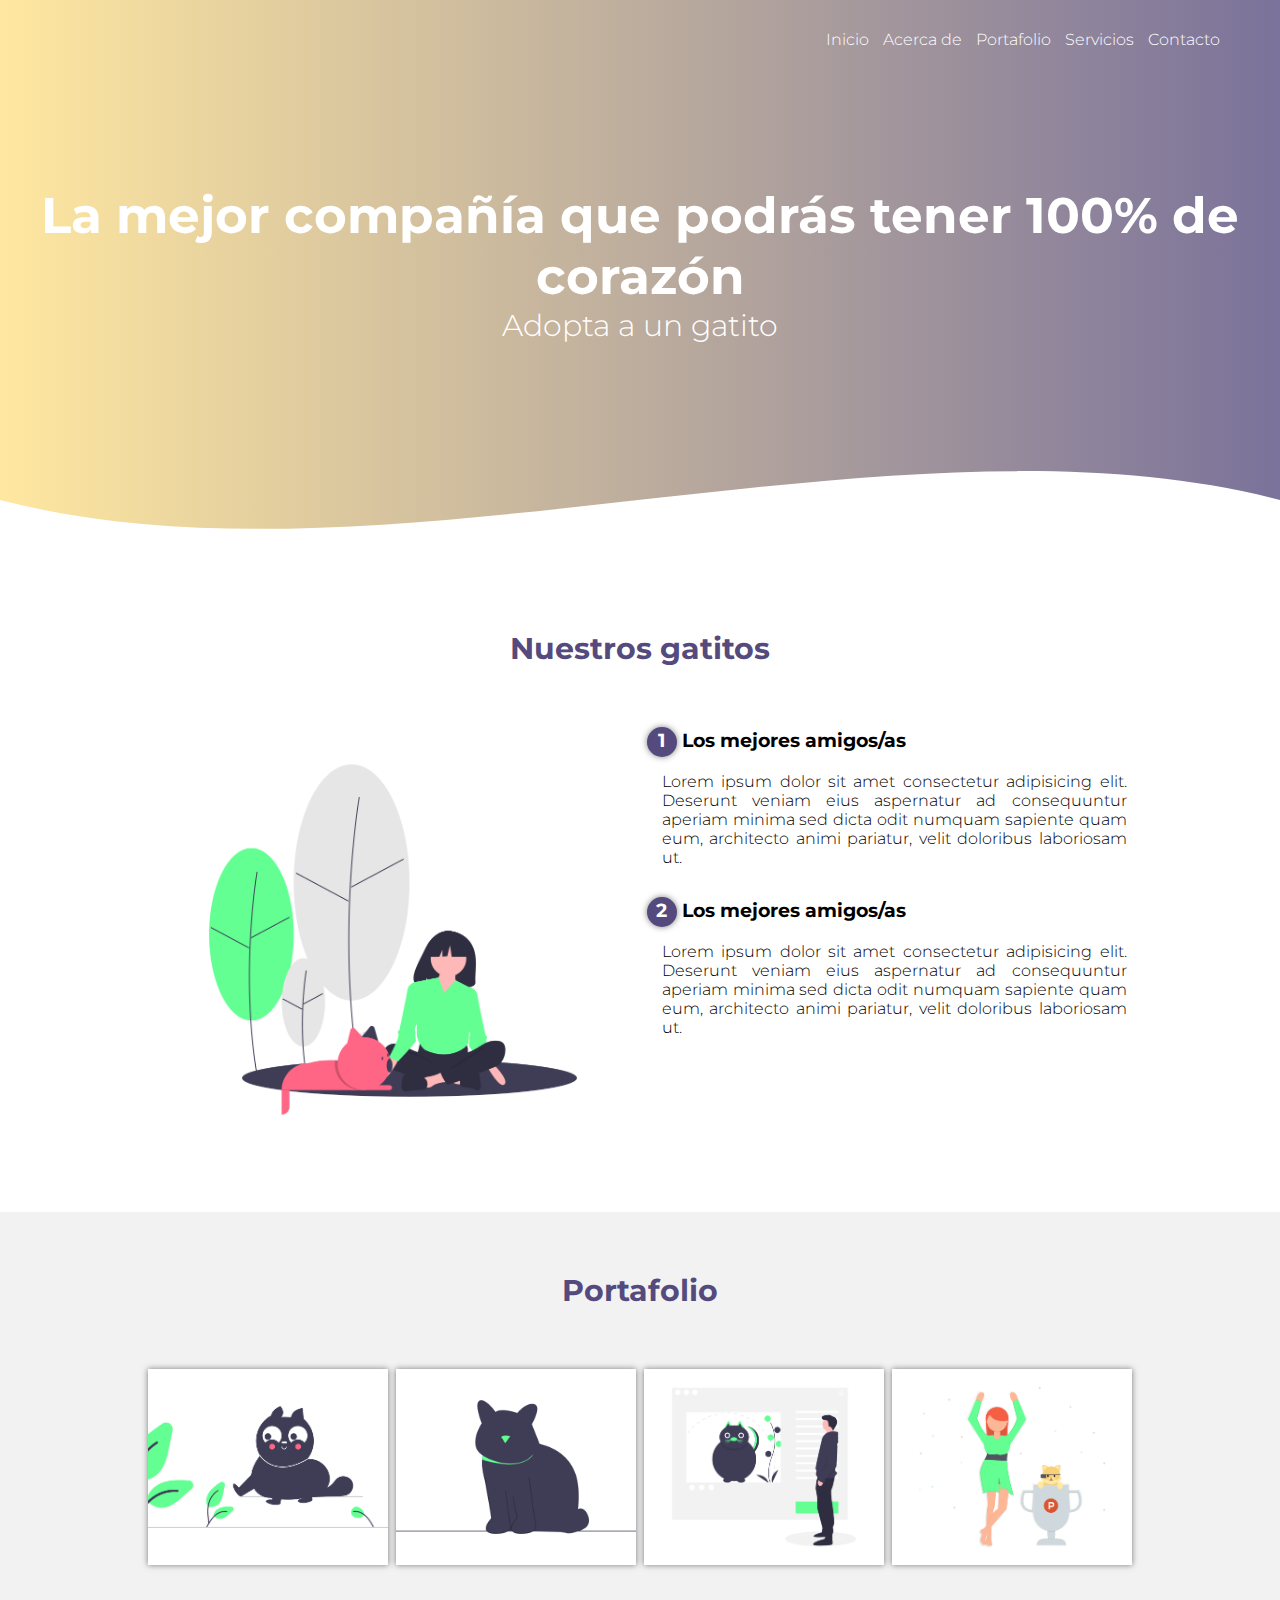
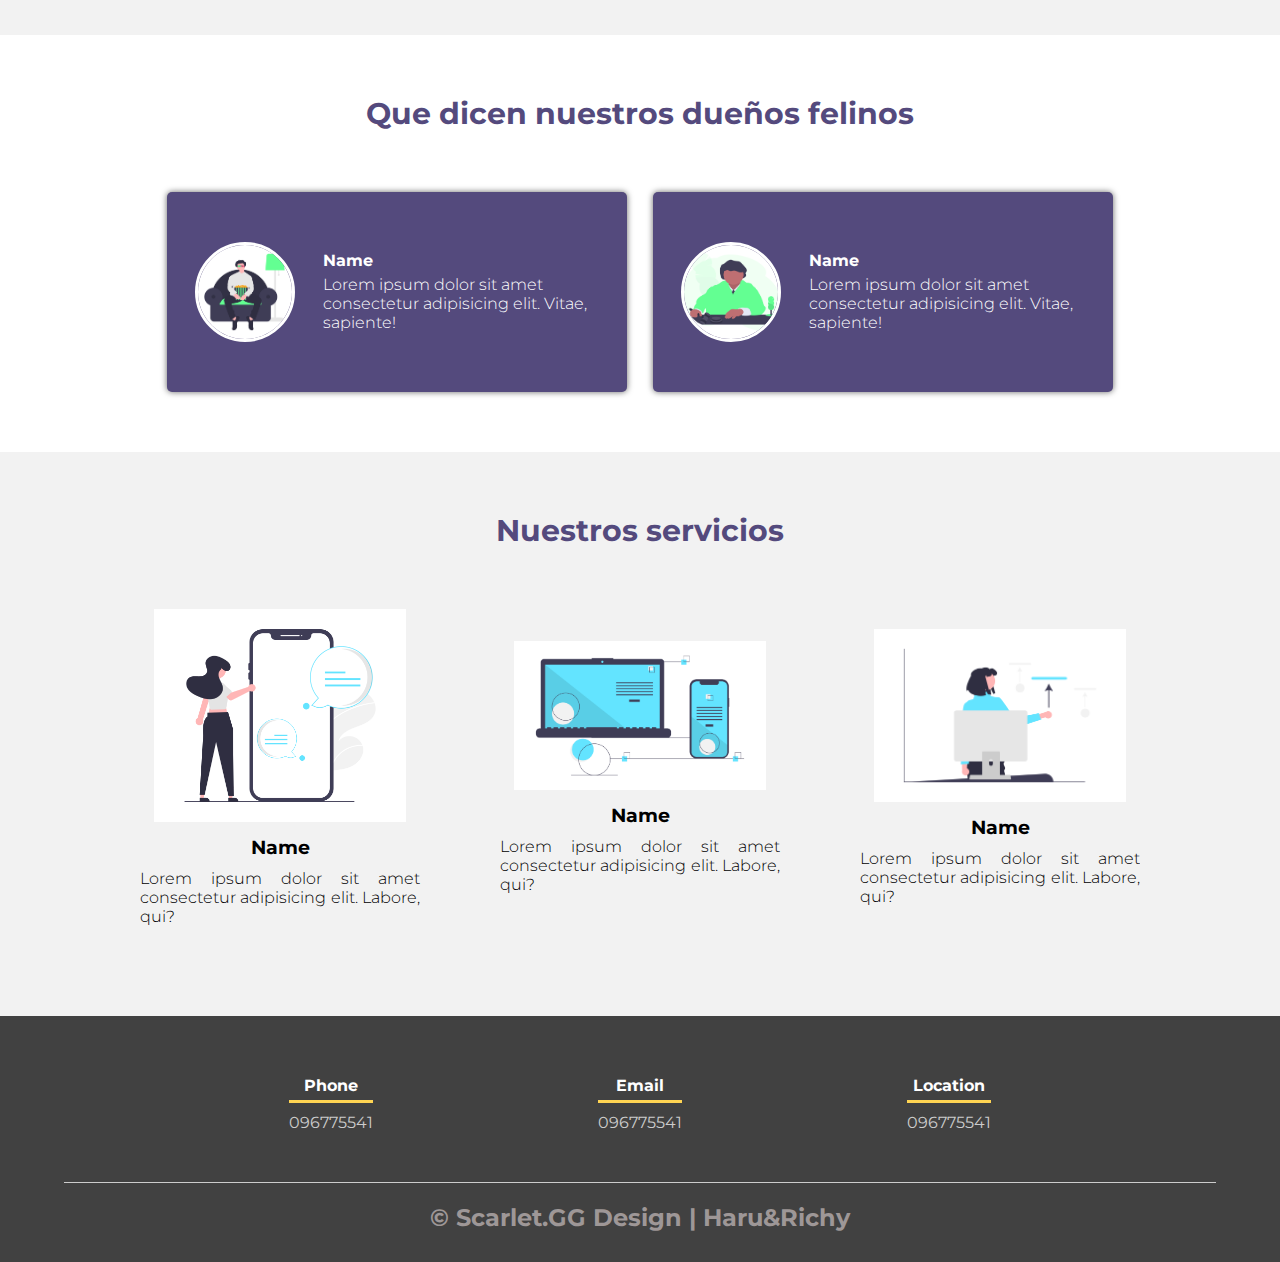
==== index.html @ fcd0c156 "Webside ver1" ====
<!DOCTYPE html>
<html lang="es">

<head>
    <meta charset="UTF-8">
    <meta name="viewport" content="width=device-width, initial-scale=1.0">
    <meta http-equiv="X-UA-Compatible" content="ie=edge">
    <title>
        Webside Scarlet.GG
    </title>
    <link rel="shortcut icon" href="img/pet.png" type="image/x-icon">
    <link rel="stylesheet" href="estilos.css">
    <link href="https://fonts.googleapis.com/css2?family=Montserrat:ital,wght@0,300;0,500;0,900;1,300;1,500;1,800&display=swap" rel="stylesheet"> 
</head>


<body>
    <header>
        <nav>
            <a href="#">Inicio</a>
            <a href="#">Acerca de</a>
            <a href="#">Portafolio</a>
            <a href="#">Servicios</a>
            <a href="#">Contacto</a>
        </nav>
        <section class="textos-header">
            <h1>La mejor compañía que podrás tener 100% de corazón</h1>
            <h2>Adopta a un gatito</h2>
        </section>
        <div class="wave" style="height: 150px; overflow: hidden;"><svg viewBox="0 0 500 150" preserveAspectRatio="none"
                style="height: 100%; width: 100%;">
                <path d="M0.00,49.98 C150.00,150.00 349.20,-50.00 500.00,49.98 L500.00,150.00 L0.00,150.00 Z"
                    style="stroke: none; fill: #fff;"></path>
            </svg></div>
    </header>

    <main>
        <section class="contenedor sobre-nosotros">
            <h2 class="titulo">Nuestros gatitos</h2>
            <div class="contenedor-sobre-nosotros">
                <img src="img/cats_friends.png" alt="" class="imagen-about-us">
                <div class="contenido-textos">
                    <h3><span>1</span>Los mejores amigos/as</h3>
                    <p>Lorem ipsum dolor sit amet consectetur adipisicing elit. Deserunt veniam eius aspernatur ad
                        consequuntur aperiam minima sed dicta odit numquam sapiente quam eum, architecto animi pariatur,
                        velit doloribus laboriosam ut.</p>
                    <h3><span>2</span>Los mejores amigos/as</h3>
                    <p>Lorem ipsum dolor sit amet consectetur adipisicing elit. Deserunt veniam eius aspernatur ad
                        consequuntur aperiam minima sed dicta odit numquam sapiente quam eum, architecto animi pariatur,
                        velit doloribus laboriosam ut.</p>
                </div>
            </div>
        </section>
        <section class="portafolio">
            <div class="contenedor">
                <h2 class="titulo">Portafolio</h2>
                <div class="galeria-port">
                    <div class="imagen-port">
                        <img src="img/imagen1.png" alt="">
                        <div class="hover-galeria">
                            <img src="img/haga-clic-aqui.png" alt="">
                            <p>Nuestro trabajo</p>
                        </div>
                    </div>
                    <div class="imagen-port">
                        <img src="img/imagen2.png" alt="">
                        <div class="hover-galeria">
                            <img src="img/haga-clic-aqui.png" alt="">
                            <p>Nuestro trabajo</p>
                        </div>
                    </div>
                    <div class="imagen-port">
                        <img src="img/imagen3.png" alt="">
                        <div class="hover-galeria">
                            <img src="img/haga-clic-aqui.png" alt="">
                            <p>Nuestro trabajo</p>
                        </div>
                    </div>
                    <div class="imagen-port">
                        <img src="img/imagen4.png" alt="">
                        <div class="hover-galeria">
                            <img src="img/haga-clic-aqui.png" alt="">
                            <p>Nuestro trabajo</p>
                        </div>
                    </div>

                </div>
            </div>
        </section>
        <section class="clientes contenedor">
            <h2 class="titulo">Que dicen nuestros dueños felinos</h2>
            <div class="cards">
                <div class="card">
                    <img src="img/human1.png" alt="">
                    <div class="contenido-texto-card">
                        <h4>Name</h4>
                        <p>Lorem ipsum dolor sit amet consectetur adipisicing elit. Vitae, sapiente!</p>
                    </div>
                </div>
                <div class="card">
                    <img src="img/human2.png" alt="">
                    <div class="contenido-texto-card">
                        <h4>Name</h4>
                        <p>Lorem ipsum dolor sit amet consectetur adipisicing elit. Vitae, sapiente!</p>
                    </div>
                </div>
            </div>
        </section>

        <section class="about-services">
            <div class="contenedor">
                <h2 class="titulo">Nuestros servicios</h2>
                <div class="servicio-cont">
                    <div class="servicio-ind">
                        <img src="img/ilustracion1.png" alt="">
                        <h3>Name</h3>
                        <p>Lorem ipsum dolor sit amet consectetur adipisicing elit. Labore, qui?</p>
                    </div>
                    <div class="servicio-ind">
                        <img src="img/ilustracion2.png" alt="">
                        <h3>Name</h3>
                        <p>Lorem ipsum dolor sit amet consectetur adipisicing elit. Labore, qui?</p>
                    </div>
                    <div class="servicio-ind">
                        <img src="img/ilustracion3.png" alt="">
                        <h3>Name</h3>
                        <p>Lorem ipsum dolor sit amet consectetur adipisicing elit. Labore, qui?</p>
                    </div>
                </div>
            </div>
        </section>
    </main>
    
    <footer>
        <div class="contenedor-footer">
            <div class="content-foo">
                <h4>Phone</h4>
                <p>096775541</p>
            </div>
            <div class="content-foo">
                <h4>Email</h4>
                <p>096775541</p>
            </div>
            <div class="content-foo">
                <h4>Location</h4>
                <p>096775541</p>
            </div>
        </div>
        <h2 class="titulo-final">&copy; Scarlet.GG Design | Haru&Richy</h2>
    </footer>
</body>

</html>
---- estilos.css ----
* {
    margin: 0;
    padding: 0;
    box-sizing: border-box;
}

body {
    font-family: 'Montserrat';
}

.contenedor {
    padding: 60px 0;
    width: 90%;
    max-width: 1000px;
    margin: auto;
    overflow: hidden;
}

.titulo {
    color: #544a7d;
    font-size: 30px;
    text-align: center;
    margin-bottom: 60px;
}

/* Header */

header {
    width: 100%;
    height: 600px;
    background: #544a7d;  
    /* fallback for old browsers */
    background: -webkit-linear-gradient(to right, hsla(45, 100%, 66%, 0.548),  hsla(252, 26%, 39%, 0.776)), url(../Webside/img/welcome_cats.png);
    /* Chrome 10-25, Safari 5.1-6 */
    background: linear-gradient(to right,  hsla(45, 100%, 66%, 0.548),  hsla(252, 26%, 39%, 0.776)), url(../Webside/img/welcome_cats.png); 
    /* W3C, IE 10+/ Edge, Firefox 16+, Chrome 26+, Opera 12+, Safari 7+ */
    background-size: cover;
    background-attachment: fixed;
    position: relative;
}

nav{
    text-align: right;
    padding: 30px 50px 0 0;
}

nav > a{
    color:#fff;
    font-weight: 300;
    text-decoration: none;
    margin-right: 10px;
}

nav > a:hover{
    text-decoration: underline;
}

header .textos-header{
    display: flex;
    height: 430px;
    width: 100%;
    align-items: center;
    justify-content: center;
    flex-direction: column;
    text-align: center;
}

.textos-header h1{
    font-size: 50px;
    color:#fff;
}

.textos-header h2{
    font-size: 30px;
    font-weight: 300;
    color:#fff;
}

.wave{
    position: absolute;
    bottom: 0;
    width: 100%;
}

/* About us */

main .sobre-nosotros{
    padding: 30px 0 60px 0;
}
.contenedor-sobre-nosotros{
    display: flex;
    justify-content: space-evenly;
}

.imagen-about-us{
    width: 48%;
}

.sobre-nosotros .contenido-textos{
    width: 48%;
}

.contenido-textos h3{
    margin-bottom: 15px;
}

.contenido-textos h3 span{
    background: #544a7d;
    color: #fff;
    border-radius: 50%;
    display: inline-block;
    text-align: center;
    width: 30px;
    height: 30px;
    padding: 2px;
    box-shadow: 0 0 6px 0 rgba(0, 0, 0, .5);
    margin-right: 5px;
}

.contenido-textos p{
    padding: 0px 0px 30px 15px;
    font-weight: 300;
    text-align: justify;
}

/* Galeria */


.portafolio{
    background: #f2f2f2;
}

.galeria-port{
    display: flex;
    justify-content: space-evenly;
    flex-wrap: wrap;
}

.imagen-port{
    width: 24%;
    margin-bottom: 10px;
    overflow: hidden;
    position: relative;
    cursor: pointer;
    box-shadow: 0 0 6px 0 rgba(0, 0, 0, .5);
}

.imagen-port > img{
    width: 100%;
    height: 100%;
    object-fit: cover;
    display: block;
}

.hover-galeria{
    position: absolute;
    width: 100%;
    height: 100%;
    top: 0;
    transform: scale(0);
    background: rgba(217, 178, 249, 0.7);
    transition: transform .5s;
    display: flex;
    justify-content: center;
    align-items: center;
    flex-direction: column;
}

.hover-galeria img{
    width: 50px;
}

.hover-galeria p{
    color: #fff;
}

.imagen-port:hover .hover-galeria{
    transform: scale(1);
}

/* Clients */

.cards{
    display: flex;
    justify-content: space-evenly;
}

.cards .card{
    background: #544a7d;
    display: flex;
    width: 46%;
    height: 200px;
    align-items: center;
    justify-content: space-evenly;
    border-radius: 5px;
    box-shadow: 0 0 6px 0 rgba(0, 0, 0, 0.6);
}

.cards .card img{
    width: 100px;
    height: 100px;
    object-fit: cover;
    border: 3px solid #fff;
    border-radius: 50%;
    display: block;
}

.cards .card > .contenido-texto-card{
    width: 60%;
    color: #fff;
}

.cards .card > .contenido-texto-card p{
    font-weight: 300;
    padding-top: 5px;
}

/*  Our team */

.about-services{
    background: #f2f2f2;
    padding-bottom: 30px;
}


.servicio-cont{
    display:flex;
    justify-content: space-between;
    align-items: center;
}

.servicio-ind{
    width: 28%;
    text-align: center;
}

.servicio-ind img{
    width: 90%;
}

.servicio-ind h3{
    margin: 10px 0;
}

.servicio-ind p{
    font-weight: 300;
    text-align: justify;
}

/* footer */

footer{
    background: #414141;
    padding: 60px 0 30px 0;
    margin: auto;
    overflow: hidden;
}

.contenedor-footer{
    display: flex;
    width: 90%;
    justify-content: space-evenly;
    margin: auto;
    padding-bottom: 50px;
    border-bottom: 1px solid #ccc;
}

.content-foo{
    text-align: center;
}

.content-foo h4{
    color: #fff;
    border-bottom: 3px solid #ffd452;
    padding-bottom: 5px;
    margin-bottom: 10px;
}

.content-foo p{
    color: #ccc;
}

.titulo-final{
    text-align: center;
    font-size: 24px;
    margin: 20px 0 0 0;
    color: #9e9797;
}

@media screen and (max-width:900px){
    header{
        background-position: center;
    }

    .contenedor-sobre-nosotros{
        flex-direction: column;
        justify-content: center;
        align-items: center;
    }

    .sobre-nosotros .contenido-textos{
        width: 90%;
    }

    .imagen-about-us{
        width: 90%;
    }

    /* Galeria */

    .imagen-port{
        width: 44%;
    }

    /* Clientes */

    .cards{
        flex-direction: column;
        justify-content: center;
        align-items: center;
    }

    .cards .card{
        width: 90%;
    }

    .cards .card:first-child{
        margin-bottom: 30px;
    }

    /* servicios */

    .servicio-cont{
        justify-content: center;
        flex-direction: column;
    }

    .servicio-ind{
        width: 100%;
        text-align: center;
    }

    .servicio-ind:nth-child(1), .servicio-ind:nth-child(2){
        margin-bottom: 60px;
    }

    .servicio-ind img{
        width: 90%;
    }
}

@media screen and (max-width:500px){
    nav{
        text-align: center;
        padding: 30px 0 0 0;
    }

    nav > a{
        margin-right: 5px;
    }

    .textos-header h1{
        font-size: 35px;
    }

    .textos-header h2{
        font-size: 20px;
    }

    /* ABOUT US */

    .imagen-about-us{
        margin-bottom: 60px;
        width: 99%;
    }

    .sobre-nosotros .contenido-textos{
        width: 95%;
    }

    /* Galeria */

    .imagen-port{
        width: 95%;
    }

    /* Clients */

    .cards .card{
        height: 450px;
        display: flex;
        flex-direction: column;
        align-items: center;
    }

    .cards .card img{
        width: 90px;
        height: 90px;
    }

    /* Footer */

    .contenedor-footer{
        flex-direction: column;
        border: none;
    }

    .content-foo{
        margin-bottom: 20px;
        text-align: center;
    }

    .content-foo h4{
        border: none;
    }

    .content-foo p{
        color: #ccc;
        border-bottom: 1px solid #f2f2f2;
        padding-bottom: 20px;
    }

    .titulo-final{
        font-size: 20px;
    }
}
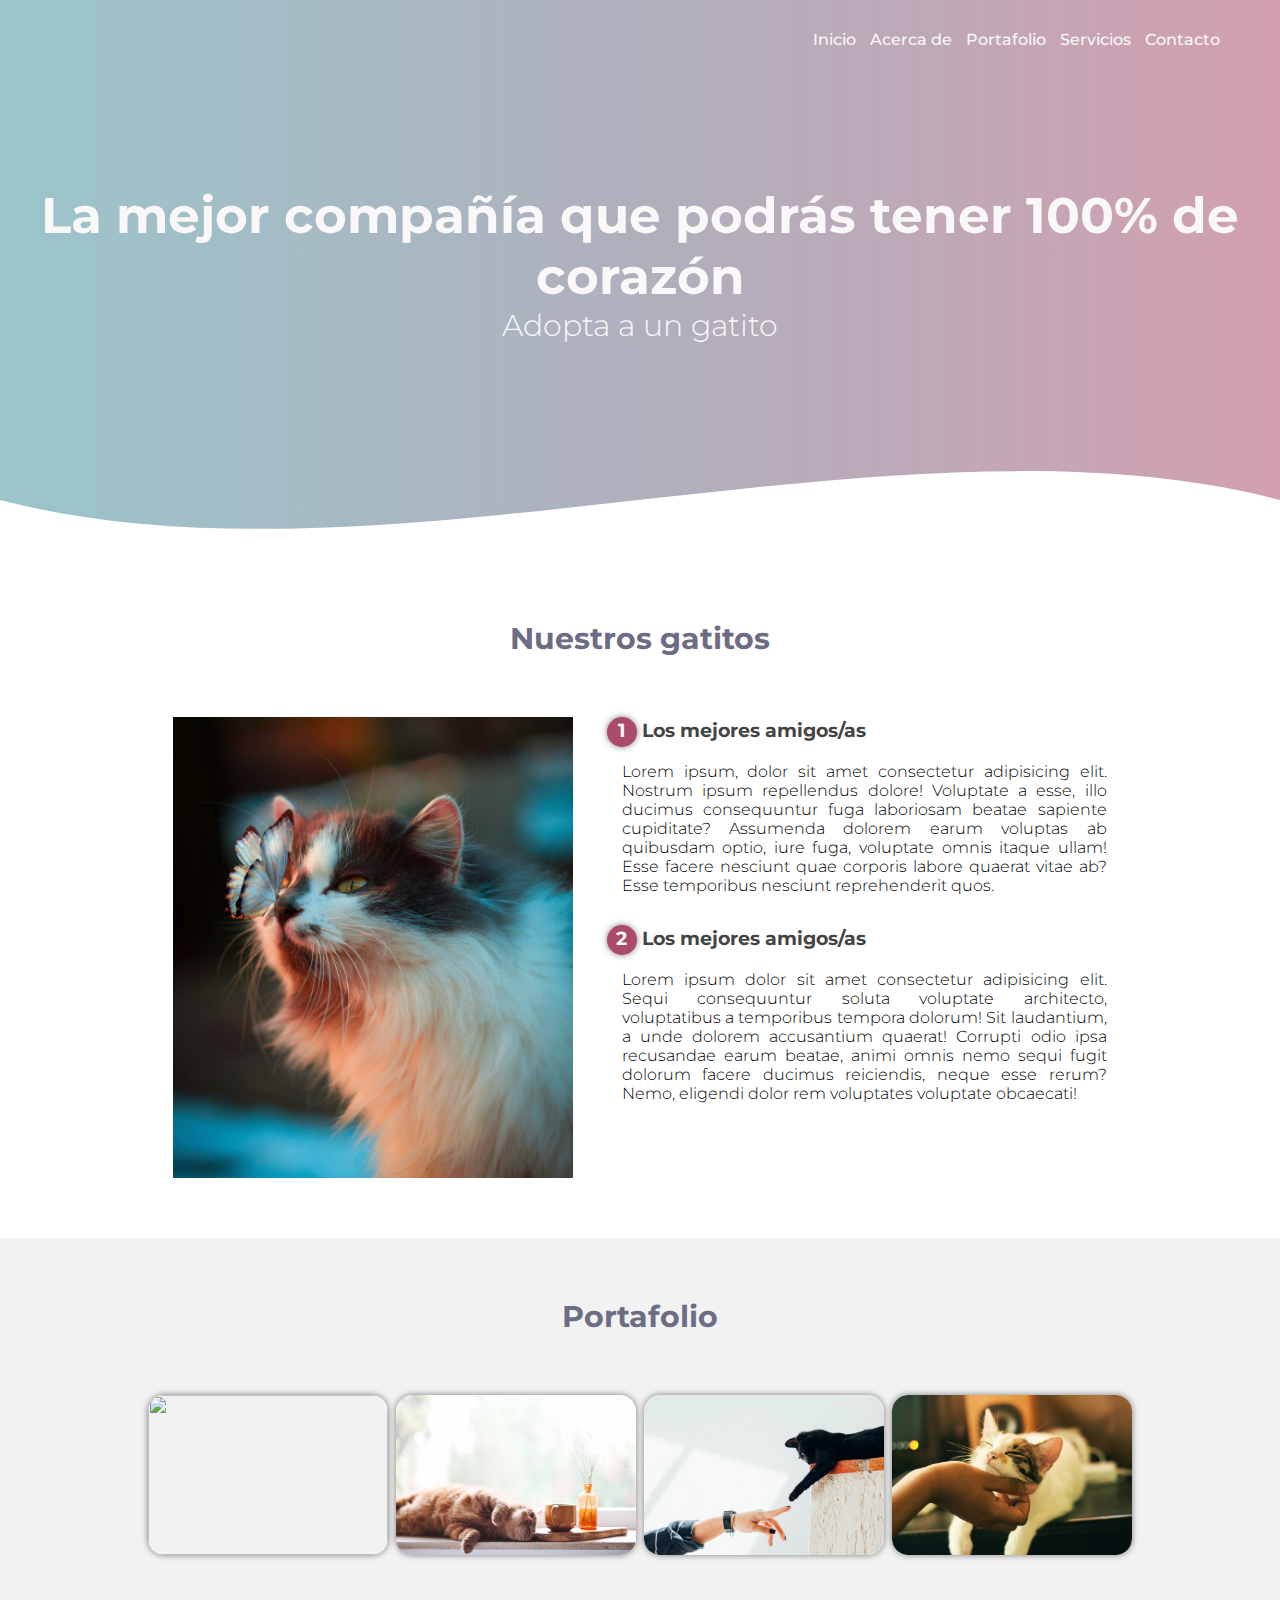
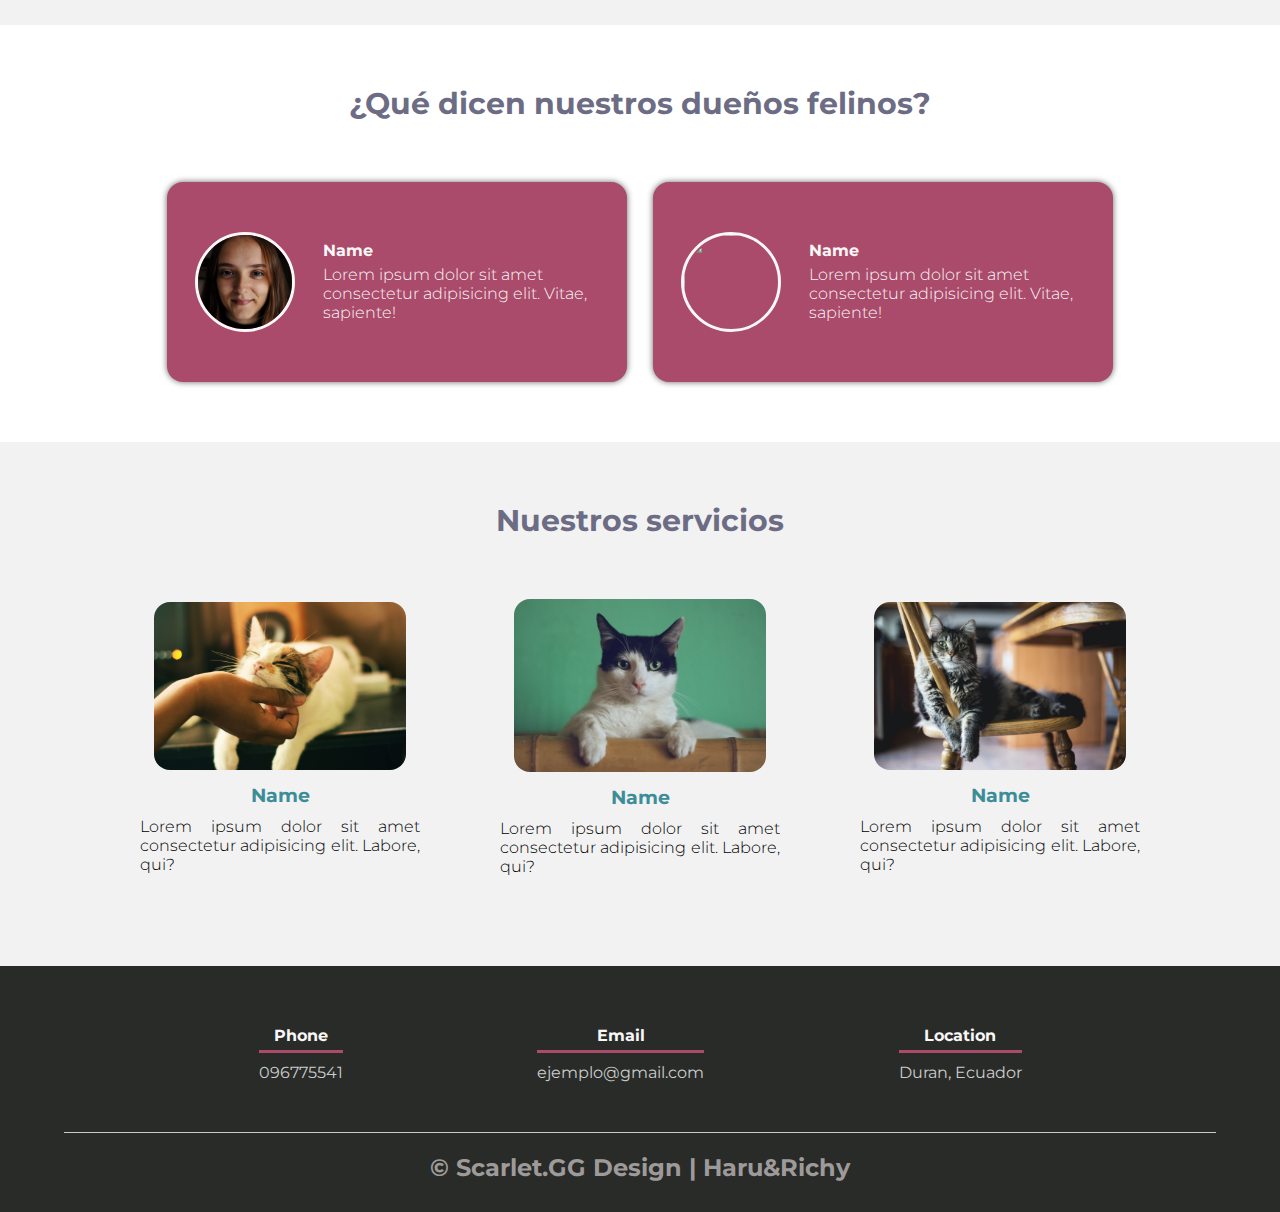
==== commit 0aef6c94: "ver2" ====
--- a/index.html
+++ b/index.html
@@ -1,153 +1,183 @@
 <!DOCTYPE html>
 <html lang="es">
+  <head>
+    <meta charset="UTF-8" />
+    <meta name="viewport" content="width=device-width, initial-scale=1.0" />
+    <meta http-equiv="X-UA-Compatible" content="ie=edge" />
+    <title>Webside Scarlet.GG</title>
+    <link rel="shortcut icon" href="img/pet.png" type="image/x-icon" />
+    <link rel="stylesheet" href="estilos.css" />
+    <link
+      href="https://fonts.googleapis.com/css2?family=Montserrat:ital,wght@0,300;0,500;0,900;1,300;1,500;1,800&display=swap"
+      rel="stylesheet"
+    />
+  </head>
 
-<head>
-    <meta charset="UTF-8">
-    <meta name="viewport" content="width=device-width, initial-scale=1.0">
-    <meta http-equiv="X-UA-Compatible" content="ie=edge">
-    <title>
-        Webside Scarlet.GG
-    </title>
-    <link rel="shortcut icon" href="img/pet.png" type="image/x-icon">
-    <link rel="stylesheet" href="estilos.css">
-    <link href="https://fonts.googleapis.com/css2?family=Montserrat:ital,wght@0,300;0,500;0,900;1,300;1,500;1,800&display=swap" rel="stylesheet"> 
-</head>
-
-
-<body>
+  <body>
     <header>
-        <nav>
-            <a href="#">Inicio</a>
-            <a href="#">Acerca de</a>
-            <a href="#">Portafolio</a>
-            <a href="#">Servicios</a>
-            <a href="#">Contacto</a>
-        </nav>
-        <section class="textos-header">
-            <h1>La mejor compañía que podrás tener 100% de corazón</h1>
-            <h2>Adopta a un gatito</h2>
-        </section>
-        <div class="wave" style="height: 150px; overflow: hidden;"><svg viewBox="0 0 500 150" preserveAspectRatio="none"
-                style="height: 100%; width: 100%;">
-                <path d="M0.00,49.98 C150.00,150.00 349.20,-50.00 500.00,49.98 L500.00,150.00 L0.00,150.00 Z"
-                    style="stroke: none; fill: #fff;"></path>
-            </svg></div>
+      <nav>
+        <a href="#">Inicio</a>
+        <a href="#">Acerca de</a>
+        <a href="#">Portafolio</a>
+        <a href="#">Servicios</a>
+        <a href="#">Contacto</a>
+      </nav>
+      <section class="textos-header">
+        <h1>La mejor compañía que podrás tener 100% de corazón</h1>
+        <h2>Adopta a un gatito</h2>
+      </section>
+      <div class="wave" style="height: 150px; overflow: hidden">
+        <svg
+          viewBox="0 0 500 150"
+          preserveAspectRatio="none"
+          style="height: 100%; width: 100%"
+        >
+          <path
+            d="M0.00,49.98 C150.00,150.00 349.20,-50.00 500.00,49.98 L500.00,150.00 L0.00,150.00 Z"
+            style="stroke: none; fill: #fff"
+          ></path>
+        </svg>
+      </div>
     </header>
 
     <main>
-        <section class="contenedor sobre-nosotros">
-            <h2 class="titulo">Nuestros gatitos</h2>
-            <div class="contenedor-sobre-nosotros">
-                <img src="img/cats_friends.png" alt="" class="imagen-about-us">
-                <div class="contenido-textos">
-                    <h3><span>1</span>Los mejores amigos/as</h3>
-                    <p>Lorem ipsum dolor sit amet consectetur adipisicing elit. Deserunt veniam eius aspernatur ad
-                        consequuntur aperiam minima sed dicta odit numquam sapiente quam eum, architecto animi pariatur,
-                        velit doloribus laboriosam ut.</p>
-                    <h3><span>2</span>Los mejores amigos/as</h3>
-                    <p>Lorem ipsum dolor sit amet consectetur adipisicing elit. Deserunt veniam eius aspernatur ad
-                        consequuntur aperiam minima sed dicta odit numquam sapiente quam eum, architecto animi pariatur,
-                        velit doloribus laboriosam ut.</p>
-                </div>
+      <section class="contenedor sobre-nosotros">
+        <h2 class="titulo">Nuestros gatitos</h2>
+        <div class="contenedor-sobre-nosotros">
+          <img src="img/image-2.jpg" alt="" class="imagen-about-us" />
+          <div class="contenido-textos">
+            <h3><span>1</span>Los mejores amigos/as</h3>
+            <p>
+              Lorem ipsum, dolor sit amet consectetur adipisicing elit. Nostrum
+              ipsum repellendus dolore! Voluptate a esse, illo ducimus
+              consequuntur fuga laboriosam beatae sapiente cupiditate? Assumenda
+              dolorem earum voluptas ab quibusdam optio, iure fuga, voluptate
+              omnis itaque ullam! Esse facere nesciunt quae corporis labore
+              quaerat vitae ab? Esse temporibus nesciunt reprehenderit quos.
+            </p>
+            <h3><span>2</span>Los mejores amigos/as</h3>
+            <p>
+              Lorem ipsum dolor sit amet consectetur adipisicing elit. Sequi
+              consequuntur soluta voluptate architecto, voluptatibus a
+              temporibus tempora dolorum! Sit laudantium, a unde dolorem
+              accusantium quaerat! Corrupti odio ipsa recusandae earum beatae,
+              animi omnis nemo sequi fugit dolorum facere ducimus reiciendis,
+              neque esse rerum? Nemo, eligendi dolor rem voluptates voluptate
+              obcaecati!
+            </p>
+          </div>
+        </div>
+      </section>
+      <section class="portafolio">
+        <div class="contenedor">
+          <h2 class="titulo">Portafolio</h2>
+          <div class="galeria-port">
+            <div class="imagen-port">
+              <img src="img/img-1.jpg" alt="" />
+              <div class="hover-galeria">
+                <img src="img/boton.png" alt="" />
+                <p>Nuestro trabajo</p>
+              </div>
             </div>
-        </section>
-        <section class="portafolio">
-            <div class="contenedor">
-                <h2 class="titulo">Portafolio</h2>
-                <div class="galeria-port">
-                    <div class="imagen-port">
-                        <img src="img/imagen1.png" alt="">
-                        <div class="hover-galeria">
-                            <img src="img/haga-clic-aqui.png" alt="">
-                            <p>Nuestro trabajo</p>
-                        </div>
-                    </div>
-                    <div class="imagen-port">
-                        <img src="img/imagen2.png" alt="">
-                        <div class="hover-galeria">
-                            <img src="img/haga-clic-aqui.png" alt="">
-                            <p>Nuestro trabajo</p>
-                        </div>
-                    </div>
-                    <div class="imagen-port">
-                        <img src="img/imagen3.png" alt="">
-                        <div class="hover-galeria">
-                            <img src="img/haga-clic-aqui.png" alt="">
-                            <p>Nuestro trabajo</p>
-                        </div>
-                    </div>
-                    <div class="imagen-port">
-                        <img src="img/imagen4.png" alt="">
-                        <div class="hover-galeria">
-                            <img src="img/haga-clic-aqui.png" alt="">
-                            <p>Nuestro trabajo</p>
-                        </div>
-                    </div>
+            <div class="imagen-port">
+              <img src="img/img-2.jpg" alt="" />
+              <div class="hover-galeria">
+                <img src="img/boton.png" alt="" />
+                <p>Nuestro trabajo</p>
+              </div>
+            </div>
+            <div class="imagen-port">
+              <img src="img/img-3.jpg" alt="" />
+              <div class="hover-galeria">
+                <img src="img/boton.png" alt="" />
+                <p>Nuestro trabajo</p>
+              </div>
+            </div>
+            <div class="imagen-port">
+              <img src="img/img-4.jpg" alt="" />
+              <div class="hover-galeria">
+                <img src="img/boton.png" alt="" />
+                <p>Nuestro trabajo</p>
+              </div>
+            </div>
+          </div>
+        </div>
+      </section>
+      <section class="clientes contenedor">
+        <h2 class="titulo">¿Qué dicen nuestros dueños felinos?</h2>
+        <div class="cards">
+          <div class="card">
+            <img src="img/human-1.jpg" alt="" />
+            <div class="contenido-texto-card">
+              <h4>Name</h4>
+              <p>
+                Lorem ipsum dolor sit amet consectetur adipisicing elit. Vitae,
+                sapiente!
+              </p>
+            </div>
+          </div>
+          <div class="card">
+            <img src="img/human-2.jpg" alt="" />
+            <div class="contenido-texto-card">
+              <h4>Name</h4>
+              <p>
+                Lorem ipsum dolor sit amet consectetur adipisicing elit. Vitae,
+                sapiente!
+              </p>
+            </div>
+          </div>
+        </div>
+      </section>
 
-                </div>
+      <section class="about-services">
+        <div class="contenedor">
+          <h2 class="titulo">Nuestros servicios</h2>
+          <div class="servicio-cont">
+            <div class="servicio-ind">
+              <img src="img/img-4.jpg" alt="" />
+              <h3>Name</h3>
+              <p>
+                Lorem ipsum dolor sit amet consectetur adipisicing elit. Labore,
+                qui?
+              </p>
             </div>
-        </section>
-        <section class="clientes contenedor">
-            <h2 class="titulo">Que dicen nuestros dueños felinos</h2>
-            <div class="cards">
-                <div class="card">
-                    <img src="img/human1.png" alt="">
-                    <div class="contenido-texto-card">
-                        <h4>Name</h4>
-                        <p>Lorem ipsum dolor sit amet consectetur adipisicing elit. Vitae, sapiente!</p>
-                    </div>
-                </div>
-                <div class="card">
-                    <img src="img/human2.png" alt="">
-                    <div class="contenido-texto-card">
-                        <h4>Name</h4>
-                        <p>Lorem ipsum dolor sit amet consectetur adipisicing elit. Vitae, sapiente!</p>
-                    </div>
-                </div>
+            <div class="servicio-ind">
+              <img src="img/img-5.jpg" alt="" />
+              <h3>Name</h3>
+              <p>
+                Lorem ipsum dolor sit amet consectetur adipisicing elit. Labore,
+                qui?
+              </p>
             </div>
-        </section>
+            <div class="servicio-ind">
+              <img src="img/img-6.jpg" alt="" />
+              <h3>Name</h3>
+              <p>
+                Lorem ipsum dolor sit amet consectetur adipisicing elit. Labore,
+                qui?
+              </p>
+            </div>
+          </div>
+        </div>
+      </section>
+    </main>
 
-        <section class="about-services">
-            <div class="contenedor">
-                <h2 class="titulo">Nuestros servicios</h2>
-                <div class="servicio-cont">
-                    <div class="servicio-ind">
-                        <img src="img/ilustracion1.png" alt="">
-                        <h3>Name</h3>
-                        <p>Lorem ipsum dolor sit amet consectetur adipisicing elit. Labore, qui?</p>
-                    </div>
-                    <div class="servicio-ind">
-                        <img src="img/ilustracion2.png" alt="">
-                        <h3>Name</h3>
-                        <p>Lorem ipsum dolor sit amet consectetur adipisicing elit. Labore, qui?</p>
-                    </div>
-                    <div class="servicio-ind">
-                        <img src="img/ilustracion3.png" alt="">
-                        <h3>Name</h3>
-                        <p>Lorem ipsum dolor sit amet consectetur adipisicing elit. Labore, qui?</p>
-                    </div>
-                </div>
-            </div>
-        </section>
-    </main>
-    
     <footer>
-        <div class="contenedor-footer">
-            <div class="content-foo">
-                <h4>Phone</h4>
-                <p>096775541</p>
-            </div>
-            <div class="content-foo">
-                <h4>Email</h4>
-                <p>096775541</p>
-            </div>
-            <div class="content-foo">
-                <h4>Location</h4>
-                <p>096775541</p>
-            </div>
+      <div class="contenedor-footer">
+        <div class="content-foo">
+          <h4>Phone</h4>
+          <p>096775541</p>
         </div>
-        <h2 class="titulo-final">&copy; Scarlet.GG Design | Haru&Richy</h2>
+        <div class="content-foo">
+          <h4>Email</h4>
+          <p>ejemplo@gmail.com</p>
+        </div>
+        <div class="content-foo">
+          <h4>Location</h4>
+          <p>Duran, Ecuador</p>
+        </div>
+      </div>
+      <h2 class="titulo-final">&copy; Scarlet.GG Design | Haru&Richy</h2>
     </footer>
-</body>
-
+  </body>
 </html>
--- a/estilos.css
+++ b/estilos.css
@@ -1,426 +1,491 @@
+:root {
+  --green: #3d8d99;
+  --blue: #6c6c84;
+  --red: #aa4b6b;
+  --white: #f9f7f7;
+  --green-trans: #3d8d9976;
+  --blue-trans: #6c6c847a;
+  --red-trans: #aa4b6b78;
+  --a: #4c4c4f;
+  --b: #444444;
+  --c: #282b28;
+  --d: #ccc;
+  --e: #9f9a9a;
+  --bkportfolio: #f2f2f2;
+  
+
+}
+
 * {
-    margin: 0;
-    padding: 0;
-    box-sizing: border-box;
+  margin: 0;
+  padding: 0;
+  box-sizing: border-box;
 }
 
 body {
-    font-family: 'Montserrat';
+  font-family: "Montserrat";
 }
 
 .contenedor {
-    padding: 60px 0;
+  padding: 60px 0;
+  width: 90%;
+  max-width: 1000px;
+  margin: auto;
+  overflow: hidden;
+}
+
+.titulo {
+  color: var(--blue);
+  font-size: 30px;
+  text-align: center;
+  margin-bottom: 60px;
+}
+
+/* Header */
+
+header {
+  width: 100%;
+  height: 600px;
+  background: #aa4b6b;
+  background: -webkit-linear-gradient(
+      to right,
+      hsla(188, 44%, 42%, 0.513),
+      hsla(240, 10%, 47%, 0.537),
+      hsla(340, 39%, 48%, 0.532)
+    ),
+    url(../Webside/img/home.jpg);
+  background: linear-gradient(
+      to right,
+      hsla(188, 44%, 42%, 0.513),
+      #6b6b8389,
+      hsla(340, 39%, 48%, 0.532)
+    ),
+    url(../Webside/img/home.jpg);
+
+  /* background: #00416a; 
+  background: -webkit-linear-gradient(
+      to right,
+      hsla(53, 100%, 50%, 0.357),
+      hsla(76, 86%, 34%, 0.365),
+      hsla(203, 100%, 21%, 0.307)
+    ),
+    url(../Webside/img/home.jpg);
+  background: linear-gradient(
+      to right,
+      hsla(53, 100%, 50%, 0.357),
+      hsla(76, 86%, 34%, 0.365),
+      hsla(203, 100%, 21%, 0.307)
+    ),
+    url(../Webside/img/home.jpg); */
+
+  /* background: #544a7d;
+
+  background: -webkit-linear-gradient(
+      to right,
+      hsla(45, 100%, 66%, 0.548),
+      hsla(252, 26%, 39%, 0.776)
+    ),
+    url(../Webside/img/home.jpg);
+
+  background: linear-gradient(
+      to right,
+      hsla(45, 100%, 66%, 0.548),
+      hsla(252, 26%, 39%, 0.776)
+    ),
+    url(../Webside/img/home.jpg); */
+
+  background-size: cover;
+  background-attachment: fixed;
+  position: relative;
+}
+
+nav {
+  text-align: right;
+  padding: 30px 50px 0 0;
+}
+
+nav > a {
+  color: var(--white);
+  font-weight: 500;
+  text-decoration: none;
+  margin-right: 10px;
+}
+
+nav > a:hover {
+  text-decoration: underline;
+}
+
+header .textos-header {
+  display: flex;
+  height: 430px;
+  width: 100%;
+  align-items: center;
+  justify-content: center;
+  flex-direction: column;
+  text-align: center;
+}
+
+.textos-header h1 {
+  font-size: 50px;
+  color: var(--white);
+}
+
+.textos-header h2 {
+  font-size: 30px;
+  font-weight: 300;
+  color: var(--white);
+}
+
+.wave {
+  position: absolute;
+  bottom: 0;
+  width: 100%;
+}
+
+/* About us */
+
+main .sobre-nosotros {
+  padding: 20px 0 60px 0;
+}
+.contenedor-sobre-nosotros {
+  display: flex;
+  justify-content: space-evenly;
+}
+
+.imagen-about-us {
+  width: 40%;
+  /* height: 30%; */
+}
+
+.sobre-nosotros .contenido-textos {
+  width: 50%;
+}
+
+.contenido-textos h3 {
+  margin-bottom: 15px;
+  color: var(--b);
+}
+
+.contenido-textos h3 span {
+  background: var(--red);
+  color: var(--white);
+  border-radius: 50%;
+  display: inline-block;
+  text-align: center;
+  width: 30px;
+  height: 30px;
+  padding: 2px;
+  box-shadow: 0 0 6px 0 rgba(0, 0, 0, 0.5);
+  margin-right: 5px;
+}
+
+.contenido-textos p {
+  padding: 0px 0px 30px 15px;
+  font-weight: 300;
+  text-align: justify;
+}
+
+/* Galeria */
+
+.portafolio {
+  background: #f2f2f2;
+}
+
+.galeria-port {
+  display: flex;
+  justify-content: space-evenly;
+  flex-wrap: wrap;
+}
+
+.imagen-port {
+  width: 24%;
+  margin-bottom: 10px;
+  overflow: hidden;
+  position: relative;
+  cursor: pointer;
+  box-shadow: 0 0 6px 0 rgba(0, 0, 0, 0.5);
+  border-radius: 1rem;
+}
+
+.imagen-port > img {
+  width: 100%;
+  height: 100%;
+  object-fit: cover;
+  display: block;
+  border-radius: 1rem;
+}
+
+.hover-galeria {
+  position: absolute;
+  width: 100%;
+  height: 100%;
+  top: 0;
+  transform: scale(0);
+  background: var(--green-trans);
+  transition: transform 0.5s;
+  display: flex;
+  justify-content: center;
+  align-items: center;
+  flex-direction: column;
+}
+
+.hover-galeria img {
+  width: 50px;
+}
+
+.hover-galeria p {
+  color: var(--white);
+}
+
+.imagen-port:hover .hover-galeria {
+  transform: scale(1);
+}
+
+/* Clients */
+
+.cards {
+  display: flex;
+  justify-content: space-evenly;
+}
+
+.cards .card {
+  background: var(--red);
+  display: flex;
+  width: 46%;
+  height: 200px;
+  align-items: center;
+  justify-content: space-evenly;
+  border-radius: 1rem;
+  box-shadow: 0 0 6px 0 rgba(0, 0, 0, 0.6);
+}
+
+.cards .card img {
+  width: 100px;
+  height: 100px;
+  object-fit: cover;
+  border: 3px solid var(--white);
+  border-radius: 50%;
+  display: block;
+}
+
+.cards .card > .contenido-texto-card {
+  width: 60%;
+  color: var(--white);
+}
+
+.cards .card > .contenido-texto-card p {
+  font-weight: 300;
+  padding-top: 5px;
+}
+
+/*  Our team */
+
+.about-services {
+  background: var(--bkportfolio);
+  padding-bottom: 30px;
+}
+
+.servicio-cont {
+  display: flex;
+  justify-content: space-between;
+  align-items: center;
+}
+
+.servicio-ind {
+  width: 28%;
+  text-align: center;
+}
+
+.servicio-ind img {
+  width: 90%;
+  border-radius: 1rem;
+}
+
+.servicio-ind h3 {
+  margin: 10px 0;
+  color: var(--green);
+}
+
+.servicio-ind p {
+  font-weight: 300;
+  text-align: justify;
+}
+
+/* footer */
+
+footer {
+  background: var(--c);
+  padding: 60px 0 30px 0;
+  margin: auto;
+  overflow: hidden;
+}
+
+.contenedor-footer {
+  display: flex;
+  width: 90%;
+  justify-content: space-evenly;
+  margin: auto;
+  padding-bottom: 50px;
+  border-bottom: 1px solid var(--d);
+}
+
+.content-foo {
+  text-align: center;
+}
+
+.content-foo h4 {
+  color: var(--white);
+  border-bottom: 3px solid var(--red);
+  padding-bottom: 5px;
+  margin-bottom: 10px;
+}
+
+.content-foo p {
+  color: var(--d);
+}
+
+.titulo-final {
+  text-align: center;
+  font-size: 24px;
+  margin: 20px 0 0 0;
+  color: var(--e);
+}
+
+@media screen and (max-width: 900px) {
+  header {
+    background-position: center;
+  }
+
+  .contenedor-sobre-nosotros {
+    flex-direction: column;
+    justify-content: center;
+    align-items: center;
+  }
+
+  .sobre-nosotros .contenido-textos {
     width: 90%;
-    max-width: 1000px;
-    margin: auto;
-    overflow: hidden;
-}
-
-.titulo {
-    color: #544a7d;
-    font-size: 30px;
-    text-align: center;
-    margin-bottom: 60px;
-}
-
-/* Header */
-
-header {
-    width: 100%;
-    height: 600px;
-    background: #544a7d;  
-    /* fallback for old browsers */
-    background: -webkit-linear-gradient(to right, hsla(45, 100%, 66%, 0.548),  hsla(252, 26%, 39%, 0.776)), url(../Webside/img/welcome_cats.png);
-    /* Chrome 10-25, Safari 5.1-6 */
-    background: linear-gradient(to right,  hsla(45, 100%, 66%, 0.548),  hsla(252, 26%, 39%, 0.776)), url(../Webside/img/welcome_cats.png); 
-    /* W3C, IE 10+/ Edge, Firefox 16+, Chrome 26+, Opera 12+, Safari 7+ */
-    background-size: cover;
-    background-attachment: fixed;
-    position: relative;
-}
-
-nav{
-    text-align: right;
-    padding: 30px 50px 0 0;
-}
-
-nav > a{
-    color:#fff;
-    font-weight: 300;
-    text-decoration: none;
-    margin-right: 10px;
-}
-
-nav > a:hover{
-    text-decoration: underline;
-}
-
-header .textos-header{
-    display: flex;
-    height: 430px;
-    width: 100%;
+  }
+
+  .imagen-about-us {
+    width: 90%;
+  }
+
+  /* Galeria */
+
+  .imagen-port {
+    width: 44%;
+  }
+
+  /* Clientes */
+
+  .cards {
+    flex-direction: column;
+    justify-content: center;
     align-items: center;
+  }
+
+  .cards .card {
+    width: 90%;
+  }
+
+  .cards .card:first-child {
+    margin-bottom: 30px;
+  }
+
+  /* servicios */
+
+  .servicio-cont {
     justify-content: center;
     flex-direction: column;
+  }
+
+  .servicio-ind {
+    width: 100%;
     text-align: center;
-}
-
-.textos-header h1{
-    font-size: 50px;
-    color:#fff;
-}
-
-.textos-header h2{
-    font-size: 30px;
-    font-weight: 300;
-    color:#fff;
-}
-
-.wave{
-    position: absolute;
-    bottom: 0;
-    width: 100%;
-}
-
-/* About us */
-
-main .sobre-nosotros{
-    padding: 30px 0 60px 0;
-}
-.contenedor-sobre-nosotros{
+  }
+
+  .servicio-ind:nth-child(1),
+  .servicio-ind:nth-child(2) {
+    margin-bottom: 60px;
+  }
+
+  .servicio-ind img {
+    width: 90%;
+  }
+}
+
+@media screen and (max-width: 500px) {
+  nav {
+    text-align: center;
+    padding: 30px 0 0 0;
+  }
+
+  nav > a {
+    margin-right: 5px;
+  }
+
+  .textos-header h1 {
+    font-size: 35px;
+  }
+
+  .textos-header h2 {
+    font-size: 20px;
+  }
+
+  /* ABOUT US */
+
+  .imagen-about-us {
+    margin-bottom: 60px;
+    width: 99%;
+  }
+
+  .sobre-nosotros .contenido-textos {
+    width: 95%;
+  }
+
+  /* Galeria */
+
+  .imagen-port {
+    width: 95%;
+  }
+
+  /* Clients */
+
+  .cards .card {
+    height: 450px;
     display: flex;
-    justify-content: space-evenly;
-}
-
-.imagen-about-us{
-    width: 48%;
-}
-
-.sobre-nosotros .contenido-textos{
-    width: 48%;
-}
-
-.contenido-textos h3{
-    margin-bottom: 15px;
-}
-
-.contenido-textos h3 span{
-    background: #544a7d;
-    color: #fff;
-    border-radius: 50%;
-    display: inline-block;
+    flex-direction: column;
+    align-items: center;
+  }
+
+  .cards .card img {
+    width: 90px;
+    height: 90px;
+  }
+
+  /* Footer */
+
+  .contenedor-footer {
+    flex-direction: column;
+    border: none;
+  }
+
+  .content-foo {
+    margin-bottom: 20px;
     text-align: center;
-    width: 30px;
-    height: 30px;
-    padding: 2px;
-    box-shadow: 0 0 6px 0 rgba(0, 0, 0, .5);
-    margin-right: 5px;
-}
-
-.contenido-textos p{
-    padding: 0px 0px 30px 15px;
-    font-weight: 300;
-    text-align: justify;
-}
-
-/* Galeria */
-
-
-.portafolio{
-    background: #f2f2f2;
-}
-
-.galeria-port{
-    display: flex;
-    justify-content: space-evenly;
-    flex-wrap: wrap;
-}
-
-.imagen-port{
-    width: 24%;
-    margin-bottom: 10px;
-    overflow: hidden;
-    position: relative;
-    cursor: pointer;
-    box-shadow: 0 0 6px 0 rgba(0, 0, 0, .5);
-}
-
-.imagen-port > img{
-    width: 100%;
-    height: 100%;
-    object-fit: cover;
-    display: block;
-}
-
-.hover-galeria{
-    position: absolute;
-    width: 100%;
-    height: 100%;
-    top: 0;
-    transform: scale(0);
-    background: rgba(217, 178, 249, 0.7);
-    transition: transform .5s;
-    display: flex;
-    justify-content: center;
-    align-items: center;
-    flex-direction: column;
-}
-
-.hover-galeria img{
-    width: 50px;
-}
-
-.hover-galeria p{
-    color: #fff;
-}
-
-.imagen-port:hover .hover-galeria{
-    transform: scale(1);
-}
-
-/* Clients */
-
-.cards{
-    display: flex;
-    justify-content: space-evenly;
-}
-
-.cards .card{
-    background: #544a7d;
-    display: flex;
-    width: 46%;
-    height: 200px;
-    align-items: center;
-    justify-content: space-evenly;
-    border-radius: 5px;
-    box-shadow: 0 0 6px 0 rgba(0, 0, 0, 0.6);
-}
-
-.cards .card img{
-    width: 100px;
-    height: 100px;
-    object-fit: cover;
-    border: 3px solid #fff;
-    border-radius: 50%;
-    display: block;
-}
-
-.cards .card > .contenido-texto-card{
-    width: 60%;
-    color: #fff;
-}
-
-.cards .card > .contenido-texto-card p{
-    font-weight: 300;
-    padding-top: 5px;
-}
-
-/*  Our team */
-
-.about-services{
-    background: #f2f2f2;
-    padding-bottom: 30px;
-}
-
-
-.servicio-cont{
-    display:flex;
-    justify-content: space-between;
-    align-items: center;
-}
-
-.servicio-ind{
-    width: 28%;
-    text-align: center;
-}
-
-.servicio-ind img{
-    width: 90%;
-}
-
-.servicio-ind h3{
-    margin: 10px 0;
-}
-
-.servicio-ind p{
-    font-weight: 300;
-    text-align: justify;
-}
-
-/* footer */
-
-footer{
-    background: #414141;
-    padding: 60px 0 30px 0;
-    margin: auto;
-    overflow: hidden;
-}
-
-.contenedor-footer{
-    display: flex;
-    width: 90%;
-    justify-content: space-evenly;
-    margin: auto;
-    padding-bottom: 50px;
-    border-bottom: 1px solid #ccc;
-}
-
-.content-foo{
-    text-align: center;
-}
-
-.content-foo h4{
-    color: #fff;
-    border-bottom: 3px solid #ffd452;
-    padding-bottom: 5px;
-    margin-bottom: 10px;
-}
-
-.content-foo p{
-    color: #ccc;
-}
-
-.titulo-final{
-    text-align: center;
-    font-size: 24px;
-    margin: 20px 0 0 0;
-    color: #9e9797;
-}
-
-@media screen and (max-width:900px){
-    header{
-        background-position: center;
-    }
-
-    .contenedor-sobre-nosotros{
-        flex-direction: column;
-        justify-content: center;
-        align-items: center;
-    }
-
-    .sobre-nosotros .contenido-textos{
-        width: 90%;
-    }
-
-    .imagen-about-us{
-        width: 90%;
-    }
-
-    /* Galeria */
-
-    .imagen-port{
-        width: 44%;
-    }
-
-    /* Clientes */
-
-    .cards{
-        flex-direction: column;
-        justify-content: center;
-        align-items: center;
-    }
-
-    .cards .card{
-        width: 90%;
-    }
-
-    .cards .card:first-child{
-        margin-bottom: 30px;
-    }
-
-    /* servicios */
-
-    .servicio-cont{
-        justify-content: center;
-        flex-direction: column;
-    }
-
-    .servicio-ind{
-        width: 100%;
-        text-align: center;
-    }
-
-    .servicio-ind:nth-child(1), .servicio-ind:nth-child(2){
-        margin-bottom: 60px;
-    }
-
-    .servicio-ind img{
-        width: 90%;
-    }
-}
-
-@media screen and (max-width:500px){
-    nav{
-        text-align: center;
-        padding: 30px 0 0 0;
-    }
-
-    nav > a{
-        margin-right: 5px;
-    }
-
-    .textos-header h1{
-        font-size: 35px;
-    }
-
-    .textos-header h2{
-        font-size: 20px;
-    }
-
-    /* ABOUT US */
-
-    .imagen-about-us{
-        margin-bottom: 60px;
-        width: 99%;
-    }
-
-    .sobre-nosotros .contenido-textos{
-        width: 95%;
-    }
-
-    /* Galeria */
-
-    .imagen-port{
-        width: 95%;
-    }
-
-    /* Clients */
-
-    .cards .card{
-        height: 450px;
-        display: flex;
-        flex-direction: column;
-        align-items: center;
-    }
-
-    .cards .card img{
-        width: 90px;
-        height: 90px;
-    }
-
-    /* Footer */
-
-    .contenedor-footer{
-        flex-direction: column;
-        border: none;
-    }
-
-    .content-foo{
-        margin-bottom: 20px;
-        text-align: center;
-    }
-
-    .content-foo h4{
-        border: none;
-    }
-
-    .content-foo p{
-        color: #ccc;
-        border-bottom: 1px solid #f2f2f2;
-        padding-bottom: 20px;
-    }
-
-    .titulo-final{
-        font-size: 20px;
-    }
-}+  }
+
+  .content-foo h4 {
+    border: none;
+  }
+
+  .content-foo p {
+    color: var(--d);
+    border-bottom: 1px solid var(--bkportfolio);
+    padding-bottom: 20px;
+  }
+
+  .titulo-final {
+    font-size: 20px;
+  }
+}
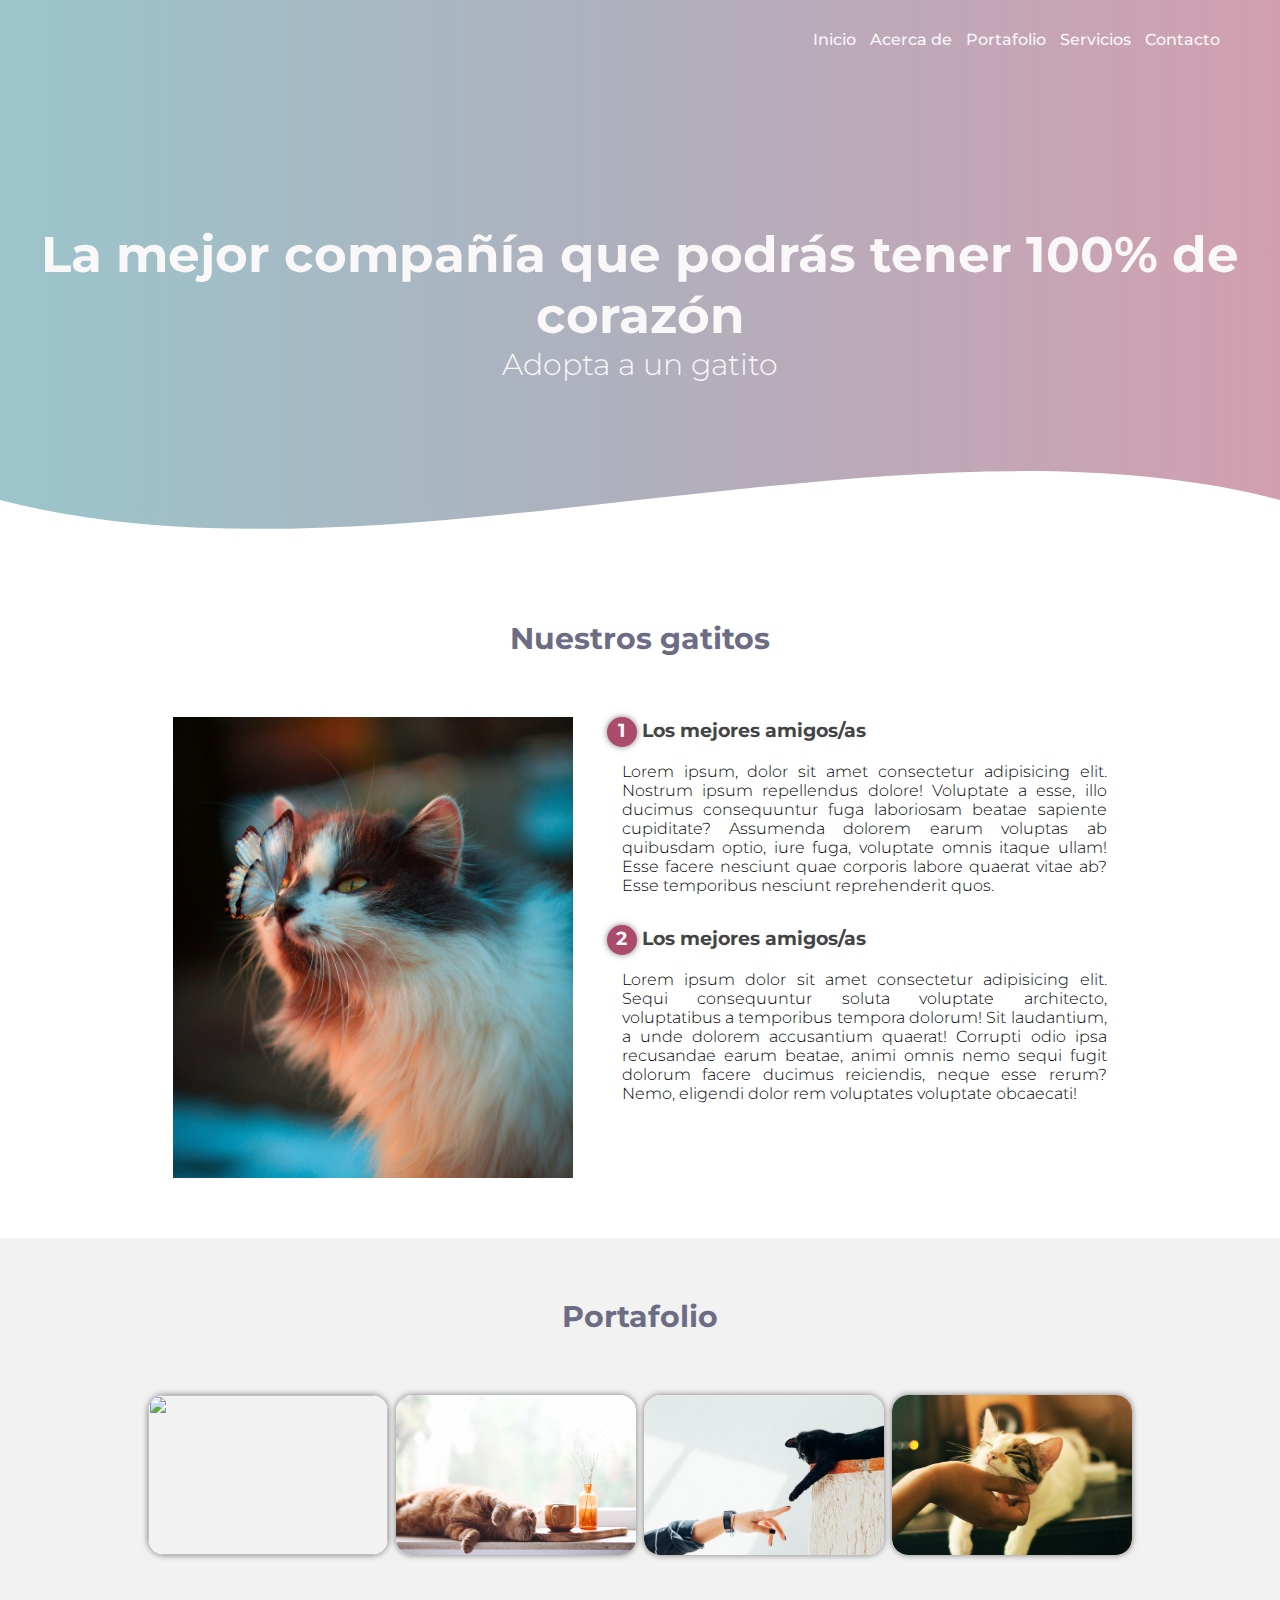
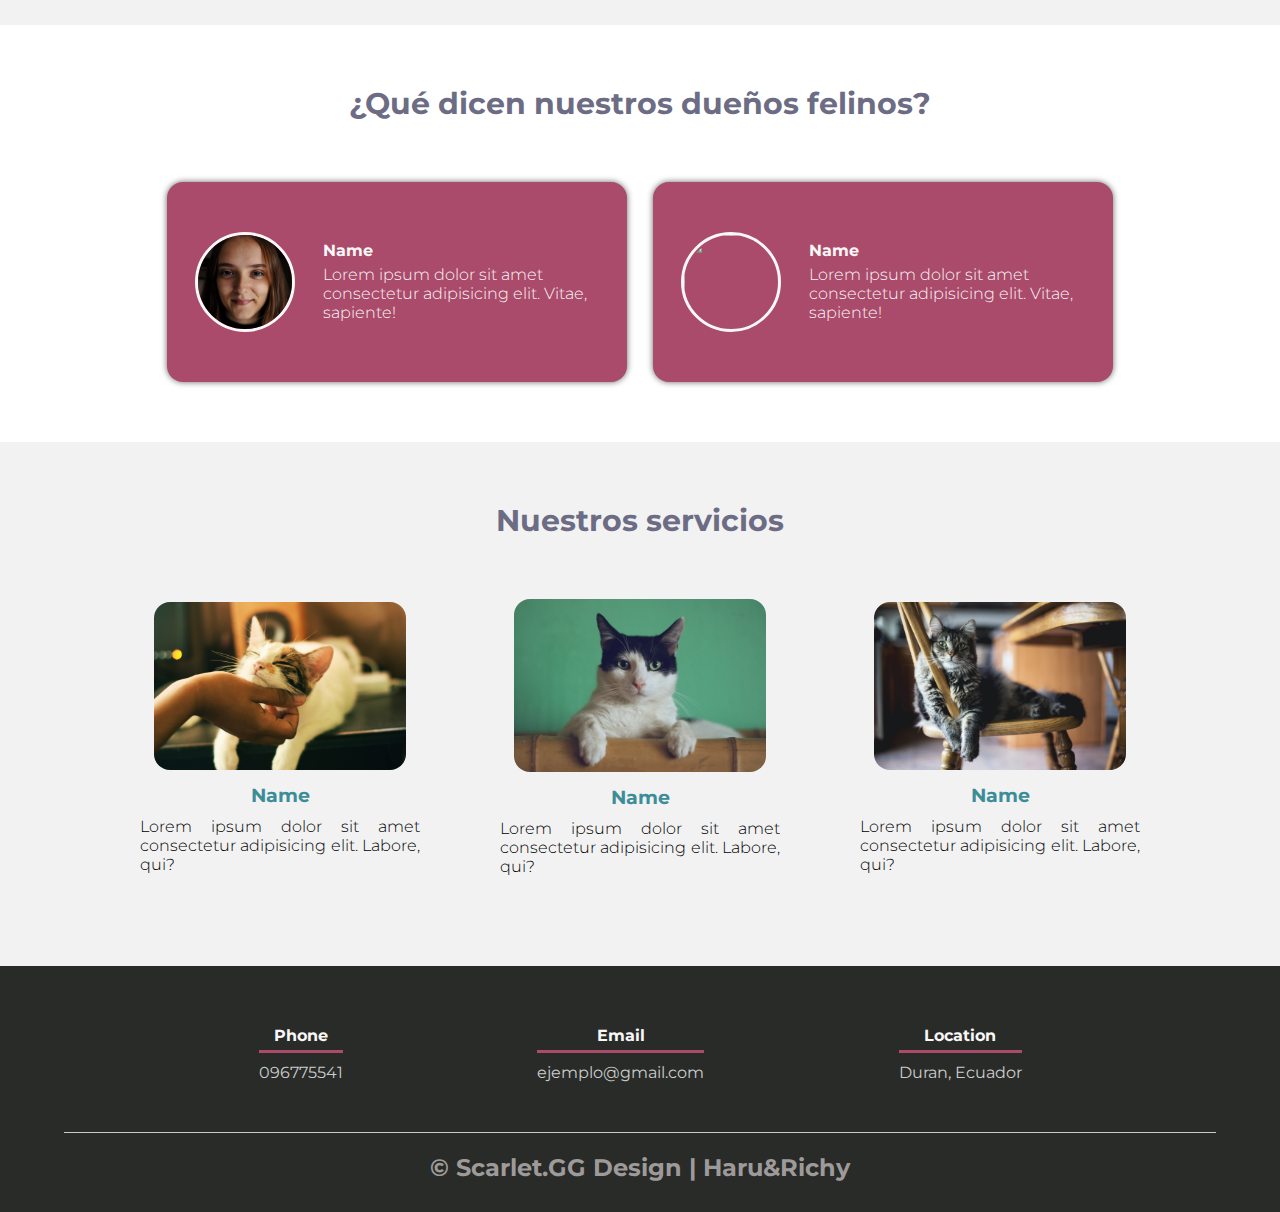
==== commit 66e54a20: "ver2" ====
--- a/index.html
+++ b/index.html
@@ -22,6 +22,14 @@
         <a href="#">Servicios</a>
         <a href="#">Contacto</a>
       </nav>
+
+      <div class="icons">
+        <a href="#" class="fas fa-heart"></a>
+        <a href="#" class="fas fa-shopping-cart"></a>
+        <a href="#" class="fas fa-user"></a>
+      </div>
+
+
       <section class="textos-header">
         <h1>La mejor compañía que podrás tener 100% de corazón</h1>
         <h2>Adopta a un gatito</h2>
@@ -179,5 +187,7 @@
       </div>
       <h2 class="titulo-final">&copy; Scarlet.GG Design | Haru&Richy</h2>
     </footer>
+
+    <script src="./script.js"></script>
   </body>
 </html>
--- a/estilos.css
+++ b/estilos.css
@@ -12,8 +12,6 @@
   --d: #ccc;
   --e: #9f9a9a;
   --bkportfolio: #f2f2f2;
-  
-
 }
 
 * {
@@ -112,7 +110,8 @@
 }
 
 nav > a:hover {
-  text-decoration: underline;
+  /* text-decoration: underline; */
+  color: var(--red);
 }
 
 header .textos-header {
@@ -141,6 +140,22 @@
   bottom: 0;
   width: 100%;
 }
+
+
+
+
+header .icons a {
+  font-size: 2rem;
+  color: var(--white);
+  margin-left: 2rem;
+}
+
+
+header .icons a:hover {
+  color: var(--red);
+}
+
+
 
 /* About us */
 
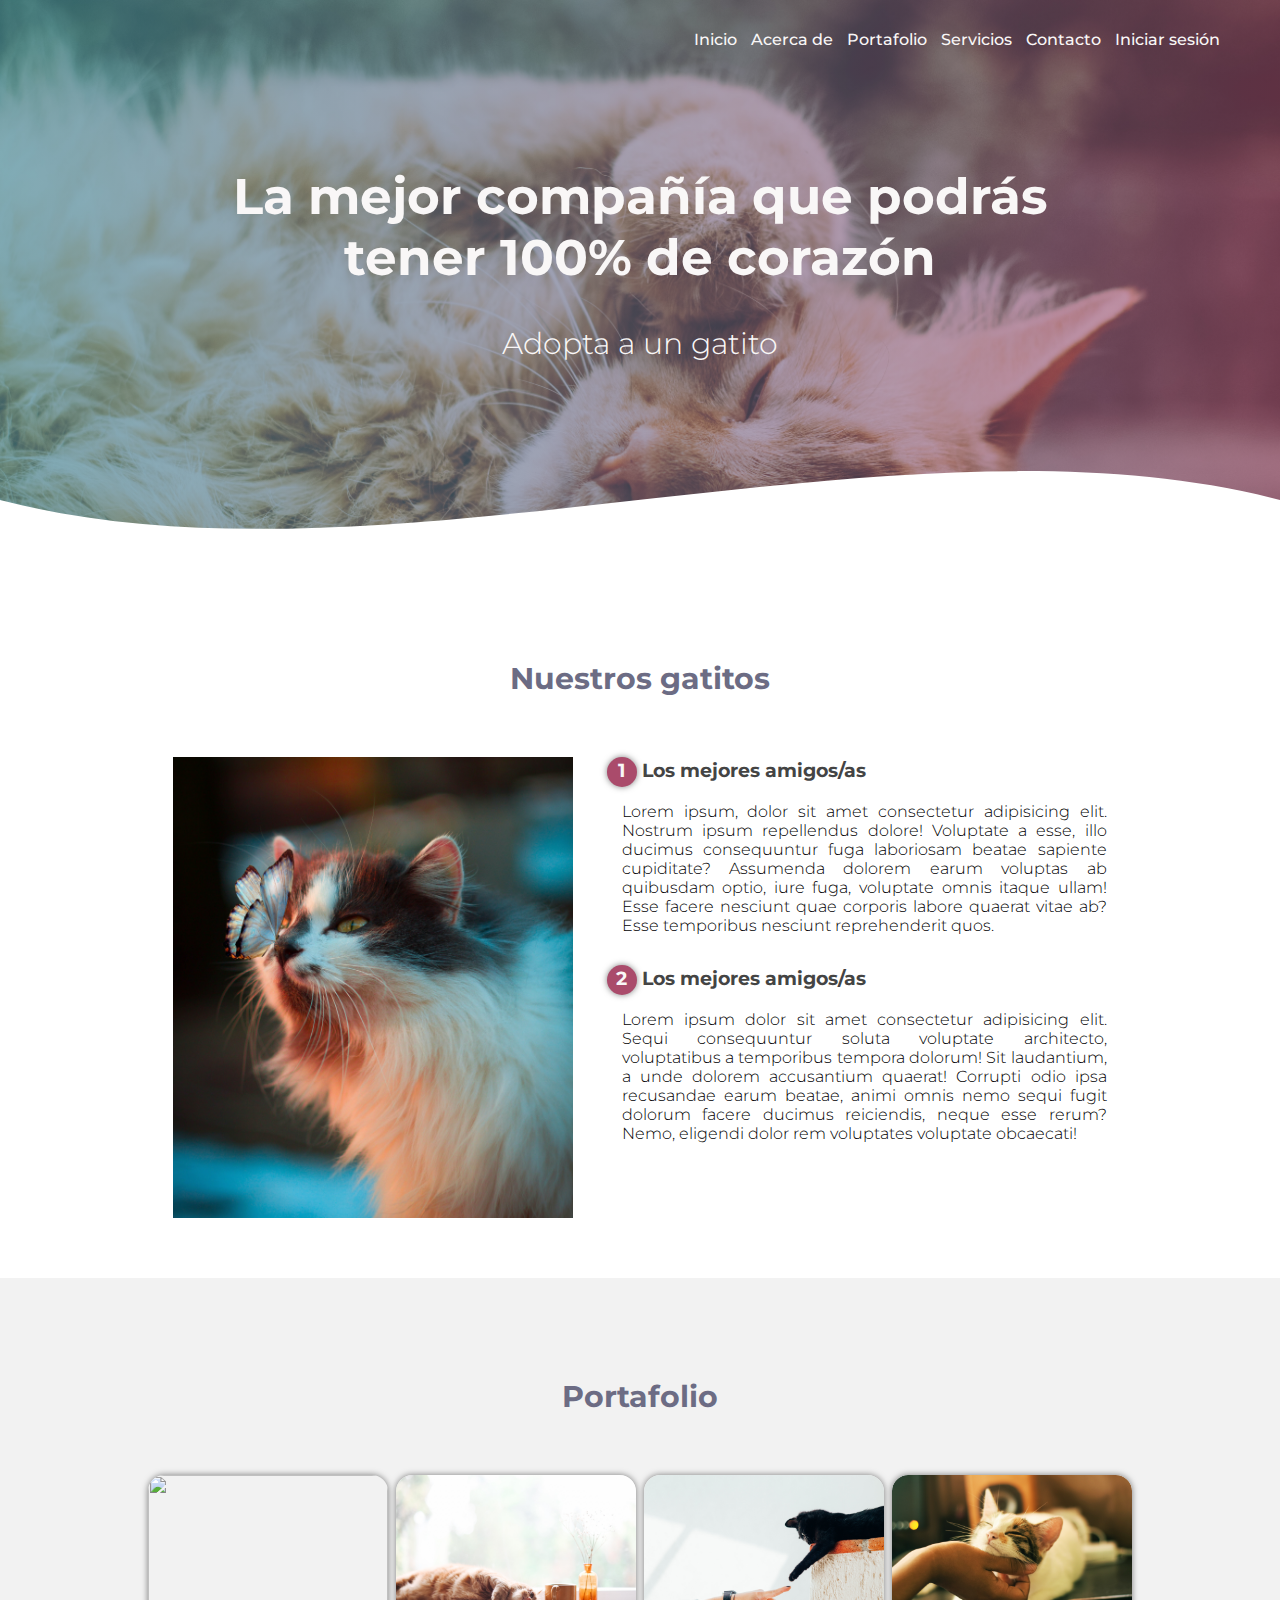
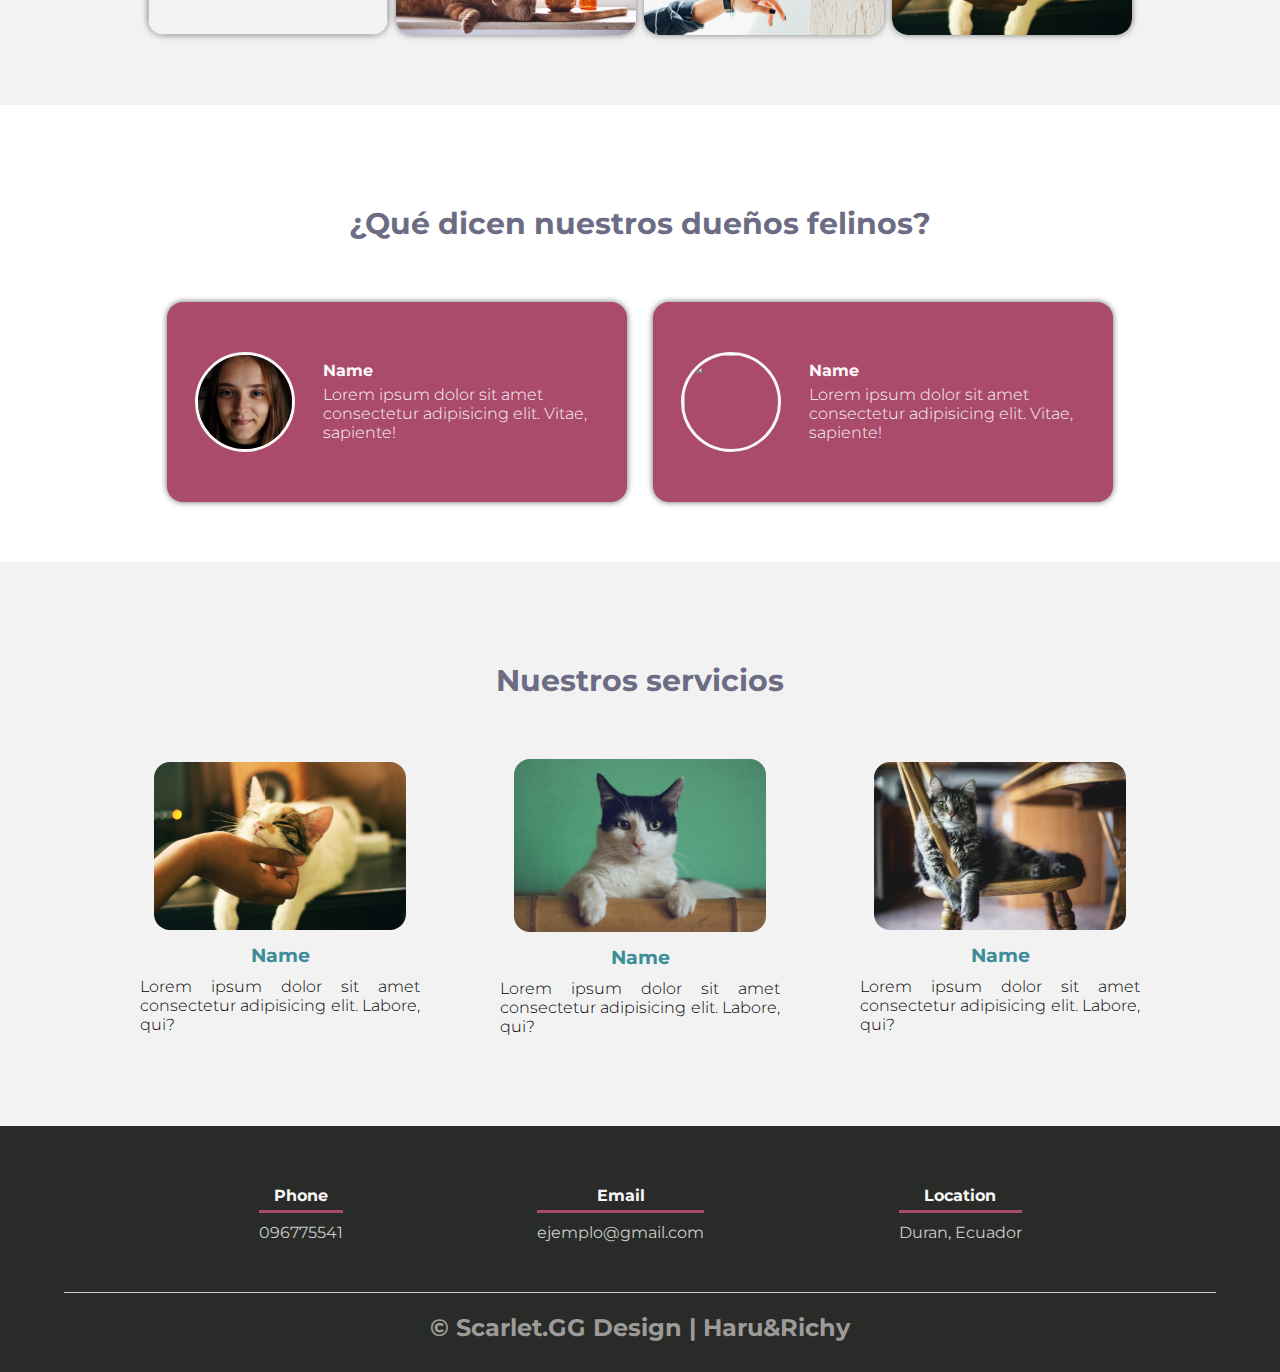
==== commit fa19c7a6: "ver2" ====
--- a/index.html
+++ b/index.html
@@ -1,5 +1,5 @@
 <!DOCTYPE html>
-<html lang="es">
+<html lang="en">
   <head>
     <meta charset="UTF-8" />
     <meta name="viewport" content="width=device-width, initial-scale=1.0" />
@@ -15,20 +15,17 @@
 
   <body>
     <header>
+      <!-- <input type="checkbox" id="toggler" />
+      <label for="toggler" class="fas fa-bars"></label> -->
+
       <nav>
         <a href="#">Inicio</a>
         <a href="#">Acerca de</a>
         <a href="#">Portafolio</a>
         <a href="#">Servicios</a>
         <a href="#">Contacto</a>
+        <a href="./login/index.html">Iniciar sesión</a>
       </nav>
-
-      <div class="icons">
-        <a href="#" class="fas fa-heart"></a>
-        <a href="#" class="fas fa-shopping-cart"></a>
-        <a href="#" class="fas fa-user"></a>
-      </div>
-
 
       <section class="textos-header">
         <h1>La mejor compañía que podrás tener 100% de corazón</h1>
@@ -188,6 +185,6 @@
       <h2 class="titulo-final">&copy; Scarlet.GG Design | Haru&Richy</h2>
     </footer>
 
-    <script src="./script.js"></script>
+    <!-- <script src="./script.js"></script> -->
   </body>
 </html>
--- a/estilos.css
+++ b/estilos.css
@@ -37,6 +37,7 @@
   font-size: 30px;
   text-align: center;
   margin-bottom: 60px;
+  margin-top: 40px;
 }
 
 /* Header */
@@ -47,50 +48,18 @@
   background: #aa4b6b;
   background: -webkit-linear-gradient(
       to right,
-      hsla(188, 44%, 42%, 0.513),
-      hsla(240, 10%, 47%, 0.537),
-      hsla(340, 39%, 48%, 0.532)
+      hsla(188, 44%, 42%, 0.608),
+      hsla(240, 10%, 47%, 0.557),
+      hsla(340, 39%, 48%, 0.552)
     ),
-    url(../Webside/img/home.jpg);
+    url(./img/home.jpg);
   background: linear-gradient(
       to right,
-      hsla(188, 44%, 42%, 0.513),
-      #6b6b8389,
-      hsla(340, 39%, 48%, 0.532)
+      hsla(188, 44%, 42%, 0.608),
+      hsla(240, 10%, 47%, 0.557),
+      hsla(340, 39%, 48%, 0.552)
     ),
-    url(../Webside/img/home.jpg);
-
-  /* background: #00416a; 
-  background: -webkit-linear-gradient(
-      to right,
-      hsla(53, 100%, 50%, 0.357),
-      hsla(76, 86%, 34%, 0.365),
-      hsla(203, 100%, 21%, 0.307)
-    ),
-    url(../Webside/img/home.jpg);
-  background: linear-gradient(
-      to right,
-      hsla(53, 100%, 50%, 0.357),
-      hsla(76, 86%, 34%, 0.365),
-      hsla(203, 100%, 21%, 0.307)
-    ),
-    url(../Webside/img/home.jpg); */
-
-  /* background: #544a7d;
-
-  background: -webkit-linear-gradient(
-      to right,
-      hsla(45, 100%, 66%, 0.548),
-      hsla(252, 26%, 39%, 0.776)
-    ),
-    url(../Webside/img/home.jpg);
-
-  background: linear-gradient(
-      to right,
-      hsla(45, 100%, 66%, 0.548),
-      hsla(252, 26%, 39%, 0.776)
-    ),
-    url(../Webside/img/home.jpg); */
+    url(./img/home.jpg);
 
   background-size: cover;
   background-attachment: fixed;
@@ -110,8 +79,7 @@
 }
 
 nav > a:hover {
-  /* text-decoration: underline; */
-  color: var(--red);
+  text-decoration: underline;
 }
 
 header .textos-header {
@@ -122,6 +90,7 @@
   justify-content: center;
   flex-direction: column;
   text-align: center;
+  padding: 13%;
 }
 
 .textos-header h1 {
@@ -133,6 +102,7 @@
   font-size: 30px;
   font-weight: 300;
   color: var(--white);
+  padding-top: 4%;
 }
 
 .wave {
@@ -142,26 +112,12 @@
 }
 
 
-
-
-header .icons a {
-  font-size: 2rem;
-  color: var(--white);
-  margin-left: 2rem;
-}
-
-
-header .icons a:hover {
-  color: var(--red);
-}
-
-
-
 /* About us */
 
 main .sobre-nosotros {
   padding: 20px 0 60px 0;
 }
+
 .contenedor-sobre-nosotros {
   display: flex;
   justify-content: space-evenly;
